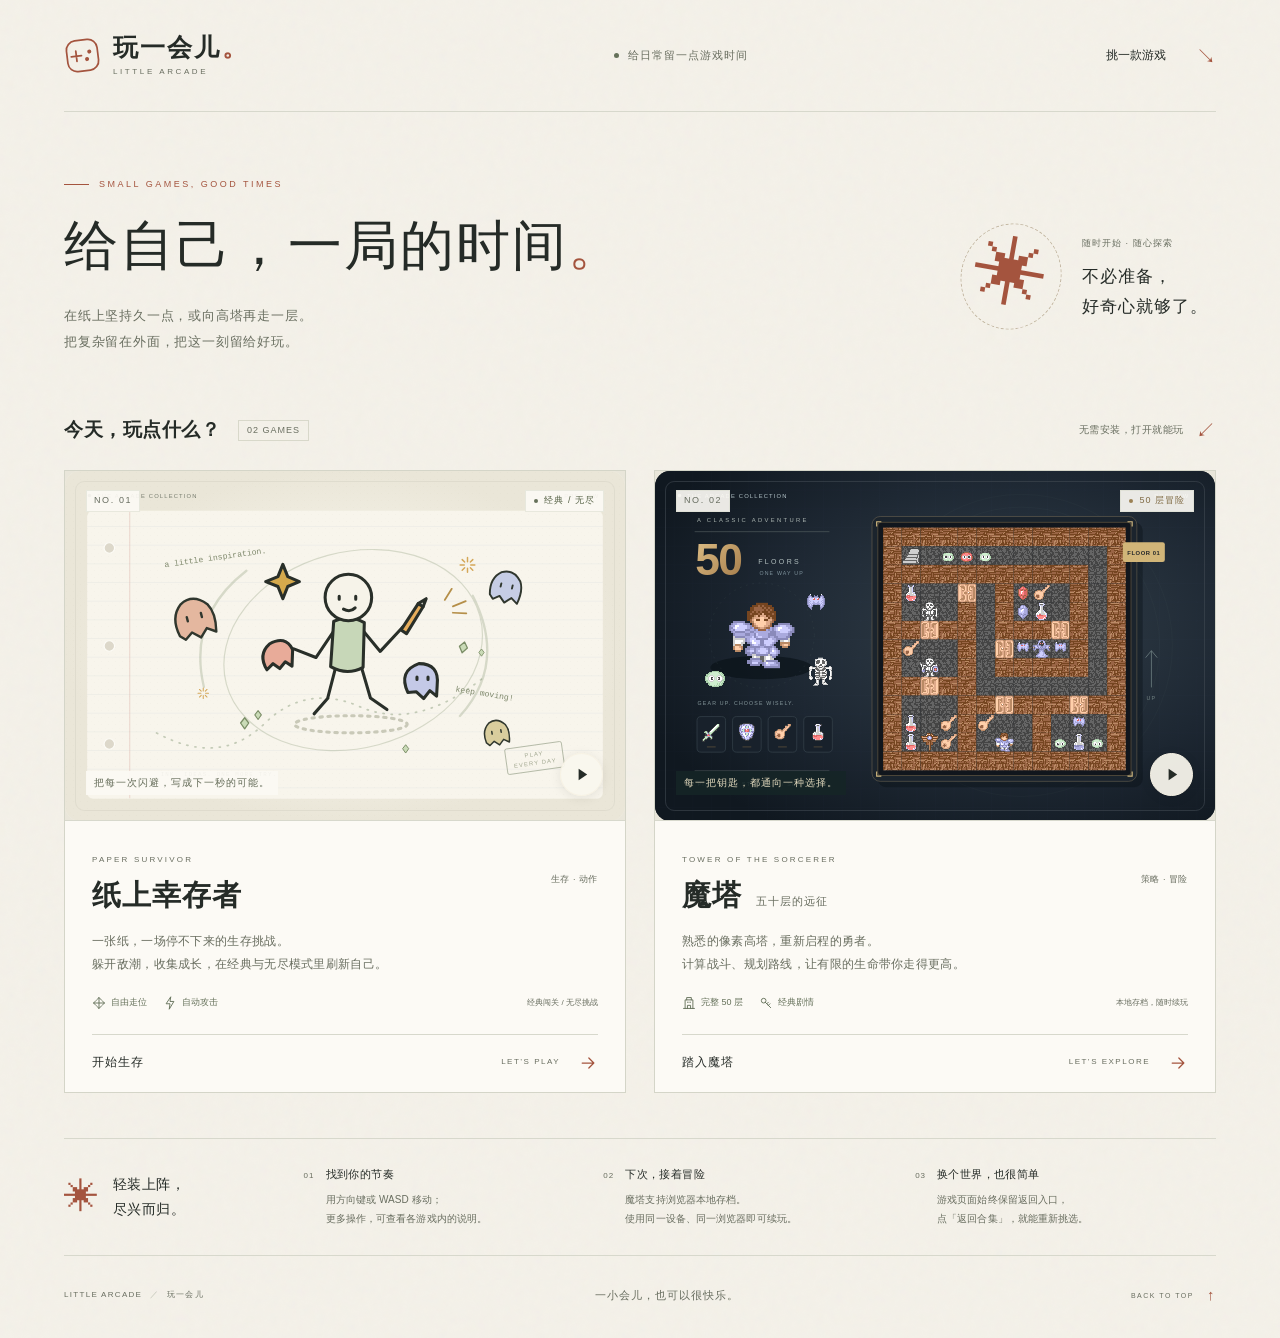
==== site/index.html @ 8ec7610d "Build Little Arcade with Paper Survivor and 50-floor Magic Tower" ====
<!doctype html>
<html lang="zh-CN">
<head>
  <meta charset="UTF-8" />
  <meta name="viewport" content="width=device-width, initial-scale=1" />
  <meta name="theme-color" content="#f4f1e9" />
  <meta name="description" content="玩一会儿，一个轻巧的网页版小游戏合集。进入纸上幸存者的经典与无尽模式，或踏上五十层魔塔的冒险。无需安装，即点即玩。" />
  <title>玩一会儿 · Little Arcade</title>
  <link rel="stylesheet" href="./arcade.css" />
  <link rel="icon" href="./favicon.svg" type="image/svg+xml" />
</head>
<body>
  <div class="page-shell">
    <header class="site-header">
      <a class="brand" href="./" aria-label="玩一会儿首页">
        <span class="brand-mark" aria-hidden="true"><svg viewBox="0 0 36 36" fill="none"><rect x="3" y="3" width="30" height="30" rx="9" stroke="currentColor" stroke-width="1.7"/><path d="M12 13v10m-5-5h10" stroke="currentColor" stroke-width="1.7" stroke-linecap="round"/><circle cx="25" cy="15" r="2" fill="currentColor"/><circle cx="22" cy="22" r="2" fill="currentColor"/></svg></span>
        <span class="brand-copy"><strong>玩一会儿<span>。</span></strong><span>LITTLE ARCADE</span></span>
      </a>
      <div class="header-note"><span class="small-dot"></span><span>给日常留一点游戏时间</span></div>
      <a class="header-link" href="#collection">挑一款游戏 <span aria-hidden="true">↘</span></a>
    </header>

    <main>
      <section class="intro" aria-labelledby="page-title">
        <div class="intro-main">
          <div class="eyebrow"><span class="short-rule"></span> SMALL GAMES, GOOD TIMES</div>
          <h1 id="page-title">给自己，<br class="mobile-break" />一局的时间<span>。</span></h1>
          <p class="intro-description">在纸上坚持久一点，或向高塔再走一层。<br/>把复杂留在外面，把这一刻留给好玩。</p>
        </div>
        <div class="intro-aside" aria-hidden="true">
          <span class="orbit-star">✳</span>
          <div class="intro-aside-copy"><span>随时开始 · 随心探索</span><p>不必准备，<br/>好奇心就够了。</p></div>
        </div>
      </section>

      <section class="collection" id="collection" aria-labelledby="collection-title">
        <div class="section-heading"><div><h2 id="collection-title">今天，玩点什么？</h2><span class="collection-count">02 GAMES</span></div><span class="section-note">无需安装，打开就能玩 <span aria-hidden="true">↙</span></span></div>
        <div class="game-grid">
          <article class="game-card paper-card">
            <a class="preview-link" href="./play.html?game=paper-survivor" aria-label="开始玩纸上幸存者">
              <div class="preview-topline"><span class="game-number">NO. 01</span><span class="preview-badge"><span></span>经典 / 无尽</span></div>
              <img class="game-preview" src="./previews/paper-survivor.svg" alt="纸上幸存者游戏预览：在纸张风格的战场上躲避敌人、收集成长" width="800" height="500" fetchpriority="high" />
              <span class="preview-play" aria-hidden="true"><svg viewBox="0 0 20 20" fill="none"><path d="m7 4 9 6-9 6V4Z" fill="currentColor"/></svg></span>
              <span class="preview-caption">把每一次闪避，写成下一秒的可能。</span>
            </a>
            <div class="game-content">
              <div class="game-title-row"><div><span class="game-english">PAPER SURVIVOR</span><h3>纸上幸存者</h3></div><span class="genre-label">生存 · 动作</span></div>
              <p class="game-description">一张纸，一场停不下来的生存挑战。<br/>躲开敌潮，收集成长，在经典与无尽模式里刷新自己。</p>
              <div class="game-meta"><span><svg viewBox="0 0 18 18" fill="none" aria-hidden="true"><path d="M9 2v14M2 9h14M6 5l3-3 3 3M6 13l3 3 3-3M5 6 2 9l3 3m8-6 3 3-3 3" stroke="currentColor" stroke-width="1.2" stroke-linecap="round" stroke-linejoin="round"/></svg>自由走位</span><span><svg viewBox="0 0 18 18" fill="none" aria-hidden="true"><path d="m10 1-6 9h5l-1 7 6-10H9l1-6Z" stroke="currentColor" stroke-width="1.2" stroke-linejoin="round"/></svg>自动攻击</span><span>经典闯关 / 无尽挑战</span></div>
              <a class="play-link" href="./play.html?game=paper-survivor"><span>开始生存</span><span class="play-link-end"><span>LET’S PLAY</span><svg viewBox="0 0 24 24" fill="none" aria-hidden="true"><path d="M5 12h14m-6-6 6 6-6 6" stroke="currentColor" stroke-width="1.5" stroke-linecap="round" stroke-linejoin="round"/></svg></span></a>
            </div>
          </article>

          <article class="game-card tower-card">
            <a class="preview-link" href="./play.html?game=magic-tower" aria-label="开始玩魔塔">
              <div class="preview-topline"><span class="game-number">NO. 02</span><span class="preview-badge"><span></span>50 层冒险</span></div>
              <img class="game-preview" src="./previews/magic-tower.svg" alt="魔塔游戏预览：勇者在像素迷宫中探索，寻找钥匙、宝物与通往高层的阶梯" width="800" height="500" fetchpriority="high" />
              <span class="preview-play" aria-hidden="true"><svg viewBox="0 0 20 20" fill="none"><path d="m7 4 9 6-9 6V4Z" fill="currentColor"/></svg></span>
              <span class="preview-caption">每一把钥匙，都通向一种选择。</span>
            </a>
            <div class="game-content">
              <div class="game-title-row"><div><span class="game-english">TOWER OF THE SORCERER</span><h3>魔塔<span class="title-detail">五十层的远征</span></h3></div><span class="genre-label">策略 · 冒险</span></div>
              <p class="game-description">熟悉的像素高塔，重新启程的勇者。<br/>计算战斗、规划路线，让有限的生命带你走得更高。</p>
              <div class="game-meta"><span><svg viewBox="0 0 18 18" fill="none" aria-hidden="true"><path d="M4 16V5h10v11M6 5V2h6v3M2 16h14M7 16v-4h4v4M7 8h1m2 0h1" stroke="currentColor" stroke-width="1.2" stroke-linecap="round" stroke-linejoin="round"/></svg>完整 50 层</span><span><svg viewBox="0 0 18 18" fill="none" aria-hidden="true"><circle cx="6" cy="6" r="3" stroke="currentColor" stroke-width="1.2"/><path d="m8 8 7 7m-3-3 2-2m-4 0 2-2" stroke="currentColor" stroke-width="1.2" stroke-linecap="round"/></svg>经典剧情</span><span>本地存档，随时续玩</span></div>
              <a class="play-link" href="./play.html?game=magic-tower"><span>踏入魔塔</span><span class="play-link-end"><span>LET’S EXPLORE</span><svg viewBox="0 0 24 24" fill="none" aria-hidden="true"><path d="M5 12h14m-6-6 6 6-6 6" stroke="currentColor" stroke-width="1.5" stroke-linecap="round" stroke-linejoin="round"/></svg></span></a>
            </div>
          </article>
        </div>
      </section>

      <section class="play-notes" aria-label="开始游戏前的小提示">
        <div class="notes-heading"><span class="note-mark" aria-hidden="true">✳</span><span>轻装上阵，<br/>尽兴而归。</span></div>
        <div class="note-item"><span class="note-number">01</span><div><h2>找到你的节奏</h2><p>用方向键或 WASD 移动；<br/>更多操作，可查看各游戏内的说明。</p></div></div>
        <div class="note-item"><span class="note-number">02</span><div><h2>下次，接着冒险</h2><p>魔塔支持浏览器本地存档。<br/>使用同一设备、同一浏览器即可续玩。</p></div></div>
        <div class="note-item"><span class="note-number">03</span><div><h2>换个世界，也很简单</h2><p>游戏页面始终保留返回入口，<br/>点「返回合集」，就能重新挑选。</p></div></div>
      </section>
    </main>

    <footer class="site-footer"><span class="footer-brand">LITTLE ARCADE <span>／</span> 玩一会儿</span><p>一小会儿，也可以很快乐。</p><a href="#page-title" aria-label="返回页面顶部">BACK TO TOP <span aria-hidden="true">↑</span></a></footer>
  </div>
</body>
</html>
---- site/arcade.css ----
:root{--paper:#f4f1e9;--paper-light:#fcfaf5;--ink:#252b27;--muted:#696e60;--soft:#696e60;--line:#d7d8cc;--accent:#a4543e;--olive:#65715a;--serif:"Songti SC","Noto Serif CJK SC","Source Han Serif SC","STSong",SimSun,serif;--sans:-apple-system,BlinkMacSystemFont,"PingFang SC","Microsoft YaHei",sans-serif}*{box-sizing:border-box}html{scroll-behavior:smooth;scroll-padding-top:24px;background:var(--paper);color-scheme:light}body{margin:0;font:14px/1.6 var(--sans);color:var(--ink);background-color:var(--paper);background-image:url("data:image/svg+xml,%3Csvg viewBox='0 0 160 160' xmlns='http://www.w3.org/2000/svg'%3E%3Cfilter id='n'%3E%3CfeTurbulence type='fractalNoise' baseFrequency='.85' numOctaves='3' stitchTiles='stitch'/%3E%3C/filter%3E%3Crect width='100%25' height='100%25' opacity='.027' filter='url(%23n)'/%3E%3C/svg%3E")}a{color:inherit;text-decoration:none;-webkit-tap-highlight-color:transparent}a:focus-visible{outline:2px solid var(--accent);outline-offset:5px}svg{display:block}::selection{background:#d9b49f;color:var(--ink)}.page-shell{max-width:1360px;padding:0 64px;margin:0 auto}.site-header{height:112px;display:flex;align-items:center;justify-content:space-between;border-bottom:1px solid var(--line);gap:30px}.brand{display:flex;align-items:center;gap:12px}.brand-mark{width:37px;height:37px;color:var(--accent);transform:rotate(-7deg)}.brand-copy{display:flex;flex-direction:column;gap:3px}.brand-copy strong{font-family:var(--serif);font-size:25px;line-height:1.2;letter-spacing:2px;font-weight:600}.brand-copy strong>span{color:var(--accent);margin-left:1px}.brand-copy>span{font-size:8px;letter-spacing:2.6px;color:var(--muted)}.header-note{display:flex;align-items:center;gap:9px;font-size:11px;letter-spacing:1px;color:var(--muted);margin-left:7px}.small-dot{width:5px;height:5px;border-radius:50%;background:var(--olive)}.header-link{display:flex;align-items:center;gap:30px;font-size:12px;transition:color .2s}.header-link>span{color:var(--accent);font-size:20px}.header-link:hover{color:var(--accent)}.intro{display:flex;align-items:center;justify-content:space-between;padding:65px 0 59px;gap:30px}.eyebrow{display:flex;align-items:center;gap:10px;color:var(--accent);font-size:9px;letter-spacing:2.5px;font-weight:500;margin-bottom:20px}.short-rule{height:1px;width:25px;background:var(--accent)}h1{font-family:var(--serif);font-size:clamp(36px,4.25vw,58px);line-height:1.3;font-weight:500;letter-spacing:2px;margin:0}h1>span{color:var(--accent)}.mobile-break{display:none}.intro-description{font-size:13px;color:var(--muted);line-height:2;letter-spacing:.8px;margin:21px 0 0}.intro-aside{display:flex;align-items:center;gap:20px;padding-right:8px;padding-top:21px}.orbit-star{font-family:Georgia,serif;font-size:74px;line-height:1.1;font-weight:400;color:var(--accent);transform:rotate(10deg);position:relative}.orbit-star:after{content:"";position:absolute;inset:-13px;border:1px dashed #c3b7a2;border-radius:50%;transform:rotate(12deg)}.intro-aside-copy{padding-left:14px}.intro-aside-copy>span{color:var(--muted);font-size:9px;letter-spacing:1px}.intro-aside-copy p{font-family:var(--serif);font-size:17px;line-height:1.8;margin:9px 0 0;letter-spacing:1px}.section-heading{display:flex;align-items:center;justify-content:space-between;gap:20px;margin-bottom:24px}.section-heading>div{display:flex;align-items:center;gap:18px}.section-heading h2{font-family:var(--serif);font-size:19px;line-height:1.5;letter-spacing:.5px;font-weight:600;margin:0}.collection-count{font-size:9px;letter-spacing:1px;color:var(--muted);padding:4px 8px;border:1px solid #d8d8ca;line-height:1.2}.section-note{font-size:10px;letter-spacing:.5px;color:var(--muted);display:flex;align-items:center;gap:12px}.section-note>span{color:var(--accent);font-size:20px}.game-grid{display:grid;grid-template-columns:repeat(2,minmax(0,1fr));gap:28px}.game-card{border:1px solid #d4d5c8;background:var(--paper-light);overflow:hidden;transition:border-color .2s,box-shadow .2s}.game-card:hover{border-color:#aeb59e;box-shadow:0 8px 24px #4b50390b}.preview-link{display:block;position:relative;aspect-ratio:1.6;overflow:hidden;background:#e9e6da;border-bottom:1px solid var(--line)}.game-preview{display:block;width:100%;height:100%;object-fit:cover;transition:transform .6s cubic-bezier(.2,.65,.3,1)}.preview-link:hover .game-preview{transform:scale(1.035)}.preview-topline{position:absolute;top:19px;left:21px;right:21px;display:flex;align-items:center;justify-content:space-between;z-index:2;pointer-events:none}.game-number{font-size:9px;letter-spacing:1.6px;font-weight:500;background:#fcfaf5eb;color:#666c5f;padding:5px 7px;line-height:1.1;border:1px solid #dadbcd90}.preview-badge{font-size:9px;letter-spacing:1px;background:#fcfaf5eb;color:#546044;padding:5px 8px;border:1px solid #dadbcd90;line-height:1.1;display:flex;align-items:center;gap:6px}.preview-badge>span{width:4px;height:4px;background:var(--olive);border-radius:50%}.tower-card .preview-badge{color:#806b45}.tower-card .preview-badge>span{background:#9b8053}.preview-play{position:absolute;bottom:24px;right:22px;background:#faf8eeed;border:1px solid #f7f2e4;border-radius:50%;width:43px;height:43px;display:flex;align-items:center;justify-content:center;color:var(--ink);transition:transform .2s,background .2s;box-shadow:0 2px 12px #121e1e15}.preview-play svg{height:19px;width:19px}.preview-link:hover .preview-play{background:#fffdf6;transform:scale(1.08)}.preview-caption{position:absolute;bottom:25px;left:21px;max-width:calc(100% - 97px);font-size:10px;letter-spacing:1px;padding:5px 8px;background:#fcfaf5eb;color:#626a56;line-height:1.4;pointer-events:none}.tower-card .preview-caption{background:#152526df;color:#e2d9bd}.game-content{padding:25px 27px 0}.game-title-row{display:flex;align-items:center;justify-content:space-between;gap:10px}.game-english{font-size:8px;letter-spacing:2.2px;color:var(--muted);line-height:1.2}.game-title-row h3{font:600 29px/1.5 var(--serif);letter-spacing:1px;margin:5px 0 0}.title-detail{font-family:var(--sans);font-size:11px;letter-spacing:1px;font-weight:400;color:var(--muted);margin-left:14px}.genre-label{font-size:9px;letter-spacing:.5px;color:var(--muted);align-self:flex-start;margin-top:26px;white-space:nowrap}.game-description{font-size:12px;line-height:1.95;letter-spacing:.3px;color:#696e60;margin:13px 0 19px}.game-meta{display:flex;align-items:center;gap:16px;color:var(--olive);font-size:9px;line-height:1.3;padding-bottom:24px;flex-wrap:wrap}.game-meta>span{display:flex;align-items:center;gap:5px;white-space:nowrap}.game-meta>span:last-child{color:#696e60;margin-left:auto;font-size:8px}.game-meta svg{height:14px;width:14px;flex-shrink:0}.play-link{display:flex;align-items:center;justify-content:space-between;border-top:1px solid var(--line);padding:18px 0 19px;font-size:12px;letter-spacing:1px;transition:color .2s}.play-link>span:first-child{font-weight:500}.play-link-end{display:flex;align-items:center;gap:18px}.play-link-end>span{font-size:8px;letter-spacing:1.5px;color:var(--soft);transition:color .2s}.play-link svg{height:20px;width:20px;color:var(--accent);transition:transform .2s}.play-link:hover,.play-link:hover .play-link-end>span{color:var(--accent)}.play-link:hover svg{transform:translateX(4px)}.play-notes{margin-top:45px;border-top:1px solid var(--line);border-bottom:1px solid var(--line);padding:27px 0;display:grid;grid-template-columns:.9fr 1.15fr 1.2fr 1.25fr;gap:23px;align-items:center}.notes-heading{display:flex;gap:13px;align-items:center;font:500 14px/1.8 var(--serif);letter-spacing:.6px}.note-mark{font-family:Georgia,serif;font-size:35px;line-height:1;color:var(--accent)}.note-item{display:flex;align-items:flex-start;gap:11px}.note-number{font-size:8px;letter-spacing:1px;color:#696e60;line-height:1.6;padding-top:4px}.note-item h2{font-size:11px;font-weight:500;letter-spacing:.4px;margin:0 0 7px}.note-item p{font-size:10px;color:var(--muted);line-height:1.9;letter-spacing:.1px;margin:0}.site-footer{display:flex;align-items:center;justify-content:space-between;padding:27px 0 31px;gap:15px}.footer-brand{font-size:8px;letter-spacing:1.3px;color:var(--muted)}.footer-brand>span{padding:0 4px;color:#b5baac}.site-footer p{font-family:var(--serif);font-size:11px;letter-spacing:1px;color:var(--muted);margin:0}.site-footer>a{font-size:7px;letter-spacing:1.5px;color:var(--muted);display:flex;align-items:center;gap:13px;transition:color .2s}.site-footer>a>span{font-size:15px;color:var(--accent)}.site-footer>a:hover{color:var(--accent)}
@media(min-width:1550px){.page-shell{max-width:1440px;padding:0 72px}.site-header{height:120px}.intro{padding-top:76px;padding-bottom:68px}h1{font-size:62px}.game-grid{gap:32px}.game-content{padding:28px 30px 0}.game-description{font-size:13px}.game-meta{font-size:10px}.game-meta>span:last-child{font-size:9px}.play-notes{padding:31px 0;margin-top:49px}.site-footer{padding:30px 0 36px}}
@media(max-width:1100px){.page-shell{padding:0 36px}.intro-aside{gap:12px;padding-right:0}.orbit-star{font-size:58px}.intro-aside-copy{padding-left:8px}.intro-aside-copy p{font-size:15px}.intro-aside-copy>span{font-size:8px}.game-grid{gap:22px}.game-content{padding:23px 22px 0}.game-meta{gap:12px}.game-meta>span:last-child{width:100%;margin-left:0;margin-top:1px}.title-detail{font-size:9px;margin-left:9px}.genre-label{font-size:8px}.game-title-row h3{font-size:27px}.play-notes{grid-template-columns:.8fr 1.2fr 1.2fr 1.2fr;gap:18px}.notes-heading{font-size:12px;gap:9px}.note-mark{font-size:29px}.note-item{gap:7px}.note-item p{font-size:9px}.note-item h2{font-size:10px}.note-number{font-size:7px}.preview-topline{left:17px;right:17px;top:16px}.preview-caption{left:17px;bottom:21px;font-size:9px}.preview-play{right:17px;bottom:20px;width:37px;height:37px}.intro-description{font-size:12px}.header-note{font-size:10px}.header-link{font-size:11px;gap:22px}}
@media(max-width:850px){.page-shell{padding:0 28px}.site-header{height:96px}.header-note{display:none}.intro{padding:47px 0 43px}.intro-aside{display:none}h1{font-size:44px;letter-spacing:1px}.intro-description{font-size:12px;margin-top:18px}.eyebrow{margin-bottom:16px;font-size:8px}.section-heading{margin-bottom:19px}.section-heading h2{font-size:18px}.section-heading>div{gap:12px}.section-note{font-size:8px;gap:8px}.section-note>span{font-size:17px}.collection-count{font-size:8px;padding:3px 6px}.game-grid{gap:18px}.game-content{padding:19px 18px 0}.game-title-row{flex-wrap:wrap;gap:0}.game-title-row h3{font-size:25px}.genre-label{display:none}.game-english{font-size:7px;letter-spacing:1.6px}.title-detail{font-size:8px;margin-left:8px;letter-spacing:.2px}.game-description{font-size:10px;line-height:2;margin:11px 0 15px;letter-spacing:0}.game-meta{font-size:8px;gap:10px;padding-bottom:19px}.game-meta>span:last-child{font-size:8px}.game-meta svg{width:12px;height:12px}.play-link{padding:15px 0 16px;font-size:11px}.play-link-end{gap:10px}.play-link-end>span{font-size:7px;letter-spacing:.8px}.play-link svg{width:18px;height:18px}.preview-topline{top:12px;left:12px;right:12px}.game-number,.preview-badge{font-size:7px;padding:4px 5px;letter-spacing:.7px}.preview-caption{left:12px;bottom:16px;font-size:8px;letter-spacing:.3px;max-width:calc(100% - 65px);padding:4px 5px}.preview-play{right:12px;bottom:14px;width:30px;height:30px}.preview-play svg{width:15px;height:15px}.play-notes{grid-template-columns:repeat(3,1fr);gap:18px;margin-top:33px;padding:23px 0}.notes-heading{display:none}.note-item p{font-size:9px}.note-item h2{font-size:10px}.site-footer{padding:22px 0 26px}.site-footer p{font-size:9px}.footer-brand{font-size:7px;letter-spacing:.6px}.site-footer>a{font-size:6px;gap:7px;letter-spacing:.8px}}
@media(max-width:600px){.page-shell{max-width:480px;padding:0 20px}.site-header{height:85px;gap:20px}.brand{gap:9px}.brand-mark{height:32px;width:32px}.brand-copy strong{font-size:21px}.brand-copy>span{font-size:7px;letter-spacing:2px}.header-link{font-size:10px;gap:13px}.header-link>span{font-size:18px}.intro{padding:36px 0 35px}.eyebrow{font-size:7px;letter-spacing:1.8px;gap:8px;margin-bottom:18px}.short-rule{width:19px}.mobile-break{display:block}h1{font-size:41px;letter-spacing:1px;line-height:1.43}.intro-description{font-size:11px;line-height:2;letter-spacing:.3px;margin:16px 0 0}.section-heading{margin-bottom:17px}.section-heading h2{font-size:17px}.section-heading>div{gap:10px}.collection-count{font-size:7px;padding:3px 5px;letter-spacing:.6px}.section-note{display:none}.game-grid{grid-template-columns:1fr;gap:25px}.preview-link{aspect-ratio:1.55}.game-content{padding:22px 22px 0}.game-title-row{flex-wrap:nowrap}.game-title-row h3{font-size:27px}.game-english{font-size:7px;letter-spacing:1.8px}.genre-label{display:block;font-size:8px;margin-top:23px}.title-detail{font-size:9px;margin-left:10px;letter-spacing:.3px}.game-description{font-size:11px;line-height:1.95;margin:12px 0 17px}.game-meta{font-size:8px;gap:13px;padding-bottom:21px}.game-meta>span:last-child{width:auto;margin:0 0 0 auto;font-size:7px}.game-meta svg{width:13px;height:13px}.play-link{padding:17px 0 18px;font-size:11px}.play-link-end{gap:15px}.play-link-end>span{font-size:7px;letter-spacing:1px}.play-link svg{height:19px;width:19px}.preview-topline{top:16px;left:16px;right:16px}.game-number,.preview-badge{font-size:8px;padding:5px 6px;letter-spacing:.8px}.preview-caption{font-size:9px;left:16px;bottom:20px;padding:4px 6px;letter-spacing:.4px;max-width:calc(100% - 78px)}.preview-play{right:16px;bottom:18px;width:35px;height:35px}.preview-play svg{height:17px;width:17px}.play-notes{margin-top:33px;padding:22px 0;display:flex;flex-direction:column;align-items:stretch;gap:19px}.notes-heading{display:flex;gap:10px;font-size:14px;line-height:1.5;margin-bottom:1px}.notes-heading br{display:none}.notes-heading span:last-child{letter-spacing:1px}.note-mark{font-size:25px}.note-item{gap:13px;padding-top:17px;border-top:1px solid #dedfd3}.note-number{font-size:8px;line-height:1.7;padding-top:1px}.note-item>div{display:flex;align-items:flex-start;gap:17px;flex:1}.note-item h2{font-size:10px;min-width:92px;margin-top:0;line-height:1.7;white-space:nowrap}.note-item p{font-size:9px;line-height:1.8}.site-footer{padding:22px 0 27px;flex-wrap:wrap;row-gap:13px}.footer-brand{font-size:7px;letter-spacing:.6px}.site-footer p{font-size:9px}.site-footer>a{width:100%;justify-content:flex-end;font-size:6px}.site-footer>a>span{font-size:12px}}
@media(max-width:370px){.page-shell{padding:0 16px}.brand-copy strong{font-size:19px}.brand-mark{width:29px;height:29px}.header-link{gap:9px}h1{font-size:37px}.game-content{padding:20px 17px 0}.game-title-row h3{font-size:25px}.title-detail{margin-left:8px;font-size:8px}.genre-label{font-size:7px}.game-description{font-size:10px}.game-meta{gap:10px}.game-meta>span:last-child{font-size:6px}.note-item>div{gap:9px}.note-item h2{min-width:87px;font-size:9px}.note-item p{font-size:8px}.site-footer p{font-size:8px}}
@media(prefers-reduced-motion:reduce){html{scroll-behavior:auto}*,*:before,*:after{transition:none!important}}
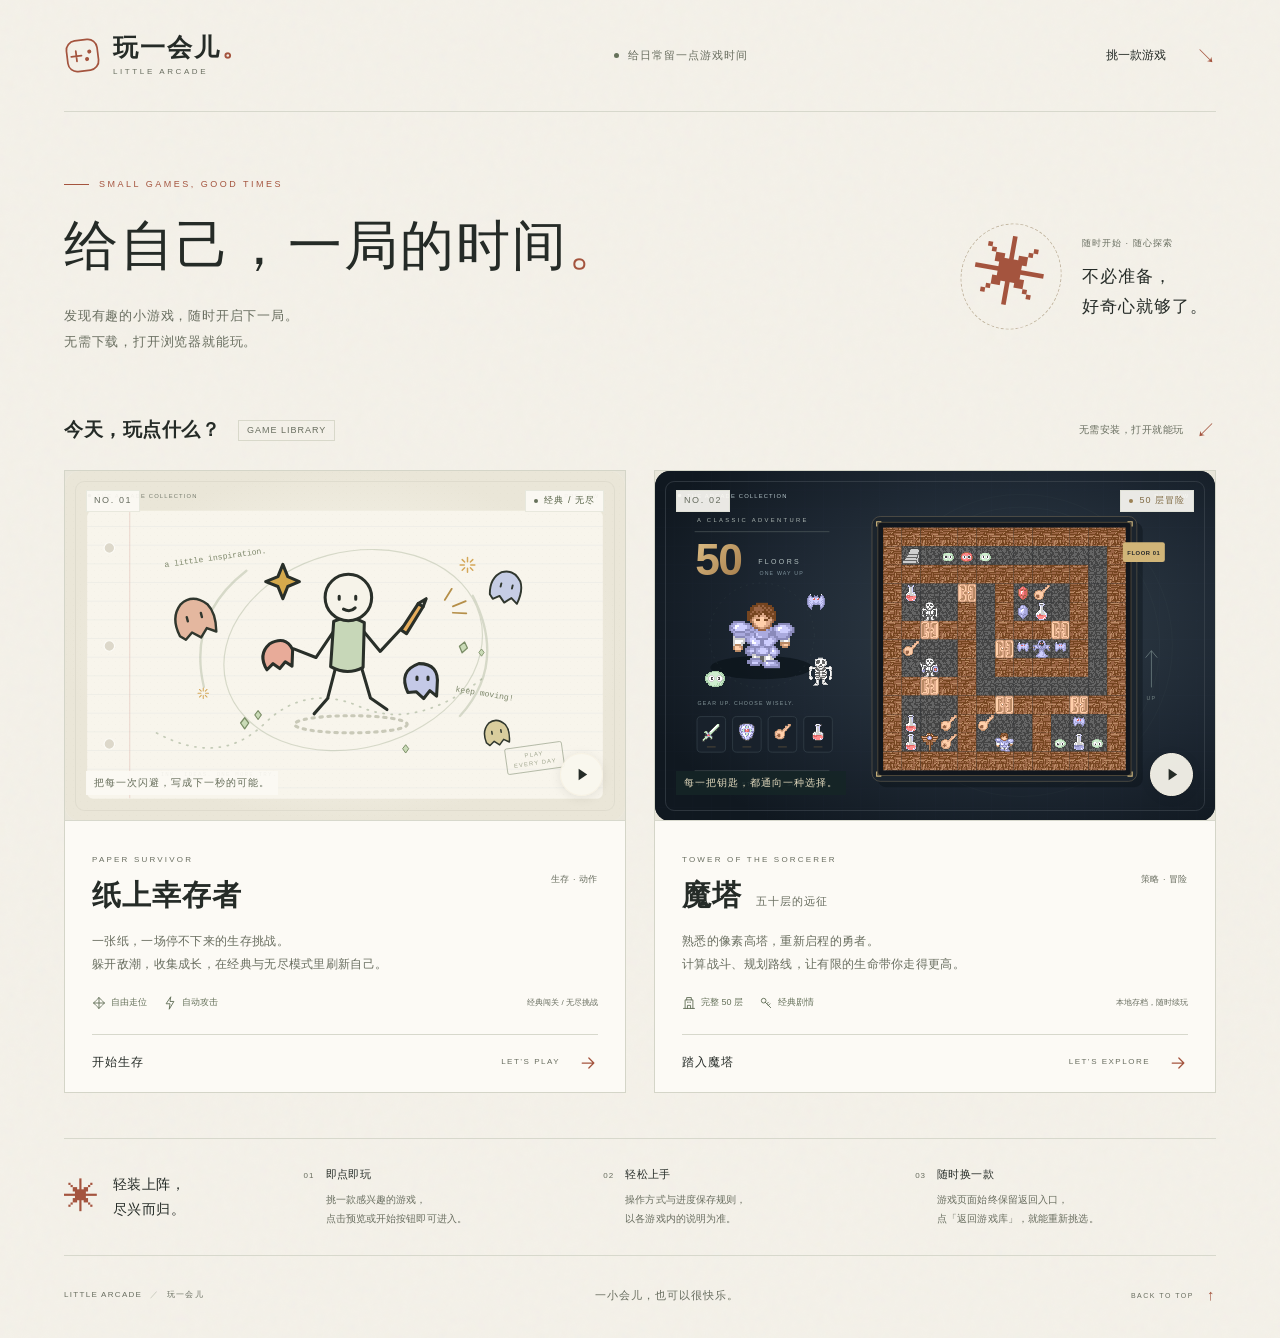
==== commit 2b713c6a: "Generalize arcade platform copy and navigation" ====
--- a/site/index.html
+++ b/site/index.html
@@ -4,8 +4,8 @@
   <meta charset="UTF-8" />
   <meta name="viewport" content="width=device-width, initial-scale=1" />
   <meta name="theme-color" content="#f4f1e9" />
-  <meta name="description" content="玩一会儿，一个轻巧的网页版小游戏合集。进入纸上幸存者的经典与无尽模式，或踏上五十层魔塔的冒险。无需安装，即点即玩。" />
-  <title>玩一会儿 · Little Arcade</title>
+  <meta name="description" content="玩一会儿，一个打开就能玩的在线小游戏平台。发现喜欢的游戏，随时轻松玩一局。无需下载，即点即玩。" />
+  <title>玩一会儿 · 在线小游戏平台</title>
   <link rel="stylesheet" href="./arcade.css" />
   <link rel="icon" href="./favicon.svg" type="image/svg+xml" />
 </head>
@@ -25,7 +25,7 @@
         <div class="intro-main">
           <div class="eyebrow"><span class="short-rule"></span> SMALL GAMES, GOOD TIMES</div>
           <h1 id="page-title">给自己，<br class="mobile-break" />一局的时间<span>。</span></h1>
-          <p class="intro-description">在纸上坚持久一点，或向高塔再走一层。<br/>把复杂留在外面，把这一刻留给好玩。</p>
+          <p class="intro-description">发现有趣的小游戏，随时开启下一局。<br/>无需下载，打开浏览器就能玩。</p>
         </div>
         <div class="intro-aside" aria-hidden="true">
           <span class="orbit-star">✳</span>
@@ -34,7 +34,7 @@
       </section>
 
       <section class="collection" id="collection" aria-labelledby="collection-title">
-        <div class="section-heading"><div><h2 id="collection-title">今天，玩点什么？</h2><span class="collection-count">02 GAMES</span></div><span class="section-note">无需安装，打开就能玩 <span aria-hidden="true">↙</span></span></div>
+        <div class="section-heading"><div><h2 id="collection-title">今天，玩点什么？</h2><span class="collection-count">GAME LIBRARY</span></div><span class="section-note">无需安装，打开就能玩 <span aria-hidden="true">↙</span></span></div>
         <div class="game-grid">
           <article class="game-card paper-card">
             <a class="preview-link" href="./play.html?game=paper-survivor" aria-label="开始玩纸上幸存者">
@@ -70,9 +70,9 @@
 
       <section class="play-notes" aria-label="开始游戏前的小提示">
         <div class="notes-heading"><span class="note-mark" aria-hidden="true">✳</span><span>轻装上阵，<br/>尽兴而归。</span></div>
-        <div class="note-item"><span class="note-number">01</span><div><h2>找到你的节奏</h2><p>用方向键或 WASD 移动；<br/>更多操作，可查看各游戏内的说明。</p></div></div>
-        <div class="note-item"><span class="note-number">02</span><div><h2>下次，接着冒险</h2><p>魔塔支持浏览器本地存档。<br/>使用同一设备、同一浏览器即可续玩。</p></div></div>
-        <div class="note-item"><span class="note-number">03</span><div><h2>换个世界，也很简单</h2><p>游戏页面始终保留返回入口，<br/>点「返回合集」，就能重新挑选。</p></div></div>
+        <div class="note-item"><span class="note-number">01</span><div><h2>即点即玩</h2><p>挑一款感兴趣的游戏，<br/>点击预览或开始按钮即可进入。</p></div></div>
+        <div class="note-item"><span class="note-number">02</span><div><h2>轻松上手</h2><p>操作方式与进度保存规则，<br/>以各游戏内的说明为准。</p></div></div>
+        <div class="note-item"><span class="note-number">03</span><div><h2>随时换一款</h2><p>游戏页面始终保留返回入口，<br/>点「返回游戏库」，就能重新挑选。</p></div></div>
       </section>
     </main>
 
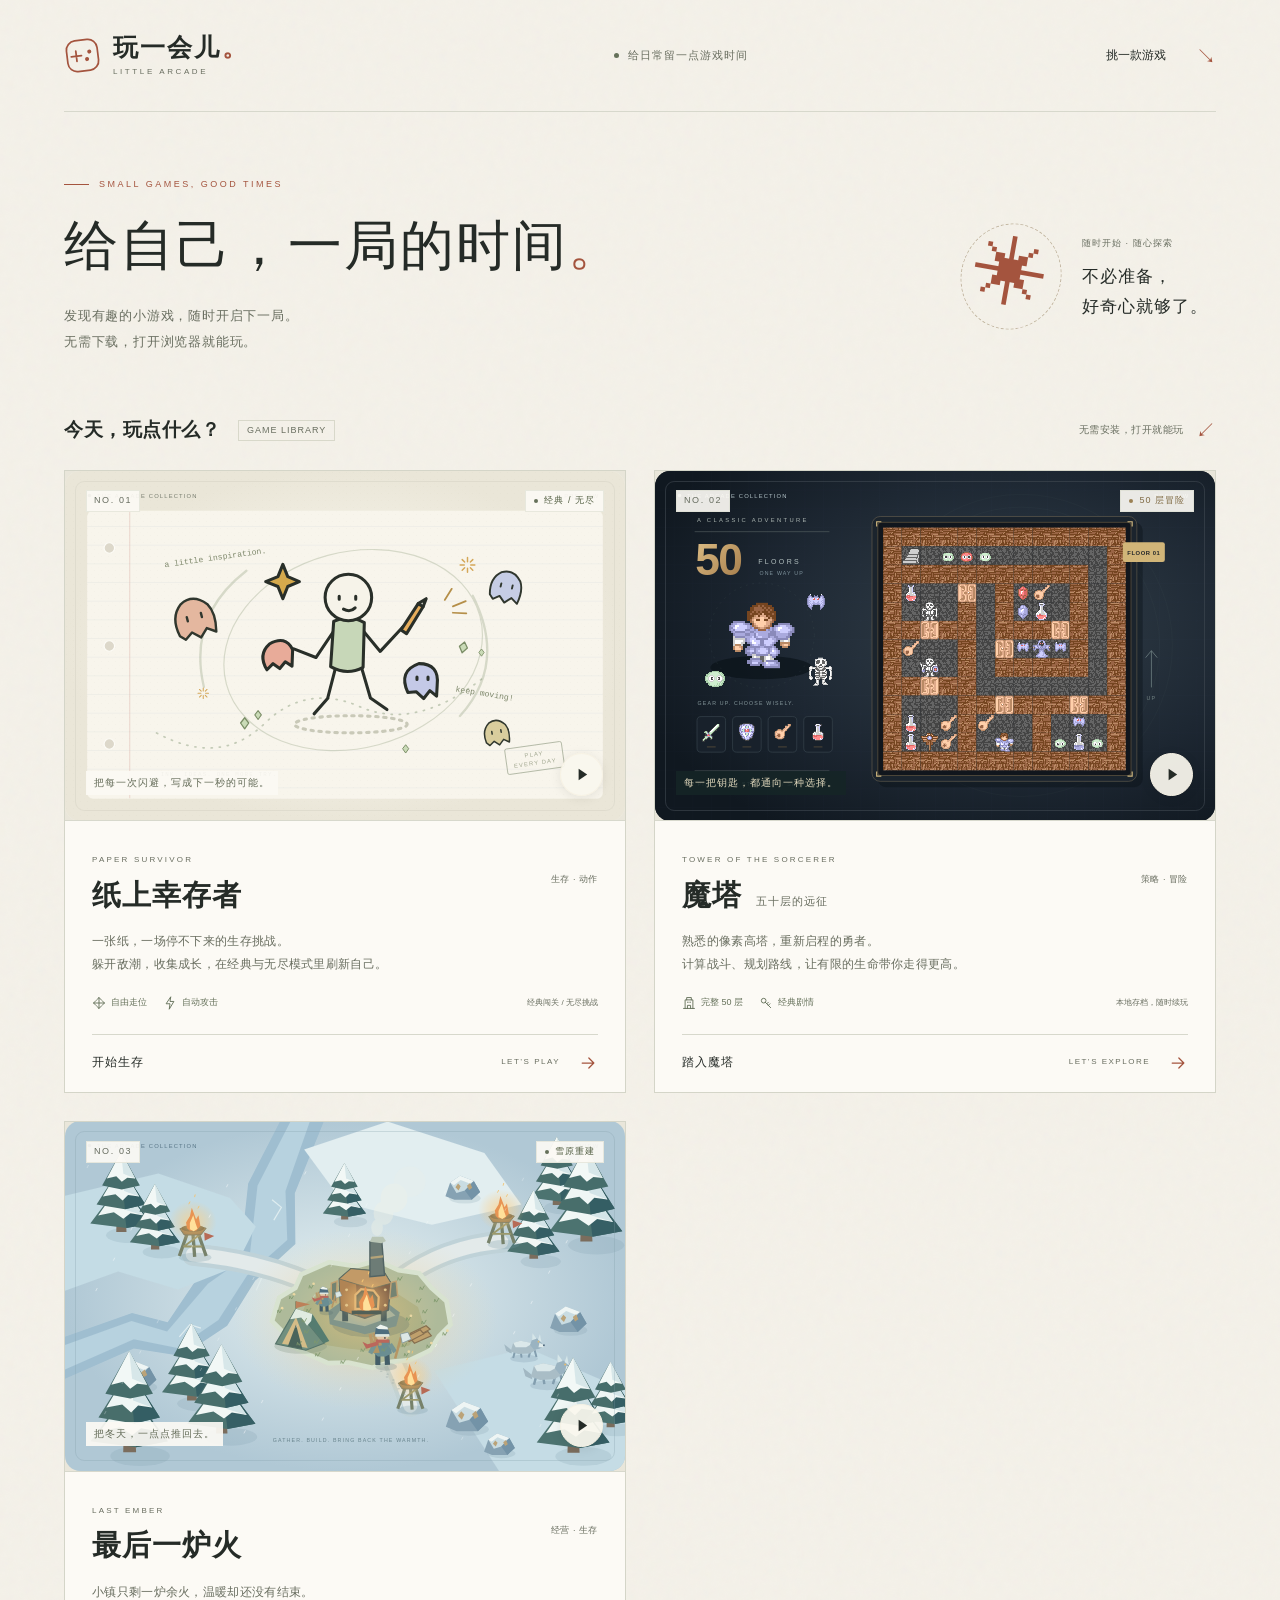
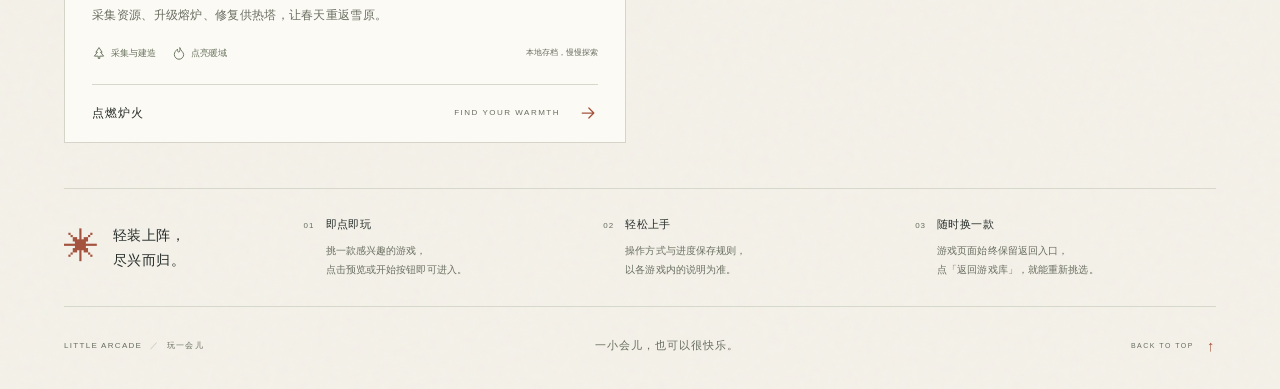
==== commit 042d0990: "Add Last Ember winter survival game to the arcade" ====
--- a/site/index.html
+++ b/site/index.html
@@ -65,6 +65,20 @@
               <a class="play-link" href="./play.html?game=magic-tower"><span>踏入魔塔</span><span class="play-link-end"><span>LET’S EXPLORE</span><svg viewBox="0 0 24 24" fill="none" aria-hidden="true"><path d="M5 12h14m-6-6 6 6-6 6" stroke="currentColor" stroke-width="1.5" stroke-linecap="round" stroke-linejoin="round"/></svg></span></a>
             </div>
           </article>
+          <article class="game-card ember-card">
+            <a class="preview-link" href="./play.html?game=last-ember" aria-label="开始玩最后一炉火">
+              <div class="preview-topline"><span class="game-number">NO. 03</span><span class="preview-badge"><span></span>雪原重建</span></div>
+              <img class="game-preview" src="./previews/last-ember.svg" alt="最后一炉火游戏预览：雪原中的暖橘色熔炉、木屋与供热塔，等待探索和重建" width="800" height="500" loading="lazy" />
+              <span class="preview-play" aria-hidden="true"><svg viewBox="0 0 20 20" fill="none"><path d="m7 4 9 6-9 6V4Z" fill="currentColor"/></svg></span>
+              <span class="preview-caption">把冬天，一点点推回去。</span>
+            </a>
+            <div class="game-content">
+              <div class="game-title-row"><div><span class="game-english">LAST EMBER</span><h3>最后一炉火</h3></div><span class="genre-label">经营 · 生存</span></div>
+              <p class="game-description">小镇只剩一炉余火，温暖却还没有结束。<br/>采集资源、升级熔炉、修复供热塔，让春天重返雪原。</p>
+              <div class="game-meta"><span><svg viewBox="0 0 18 18" fill="none" aria-hidden="true"><path d="m9 2-4 6h2l-4 5h5v3h2v-3h5l-4-5h2L9 2Z" stroke="currentColor" stroke-width="1.2" stroke-linejoin="round"/></svg>采集与建造</span><span><svg viewBox="0 0 18 18" fill="none" aria-hidden="true"><path d="M10 2c1 4 5 6 5 9a6 6 0 0 1-12 0c0-3 2-5 4-7 0 3 1 4 2 4 2-3 1-5 1-6Z" stroke="currentColor" stroke-width="1.2" stroke-linejoin="round"/></svg>点亮暖域</span><span>本地存档，慢慢探索</span></div>
+              <a class="play-link" href="./play.html?game=last-ember"><span>点燃炉火</span><span class="play-link-end"><span>FIND YOUR WARMTH</span><svg viewBox="0 0 24 24" fill="none" aria-hidden="true"><path d="M5 12h14m-6-6 6 6-6 6" stroke="currentColor" stroke-width="1.5" stroke-linecap="round" stroke-linejoin="round"/></svg></span></a>
+            </div>
+          </article>
         </div>
       </section>
 
